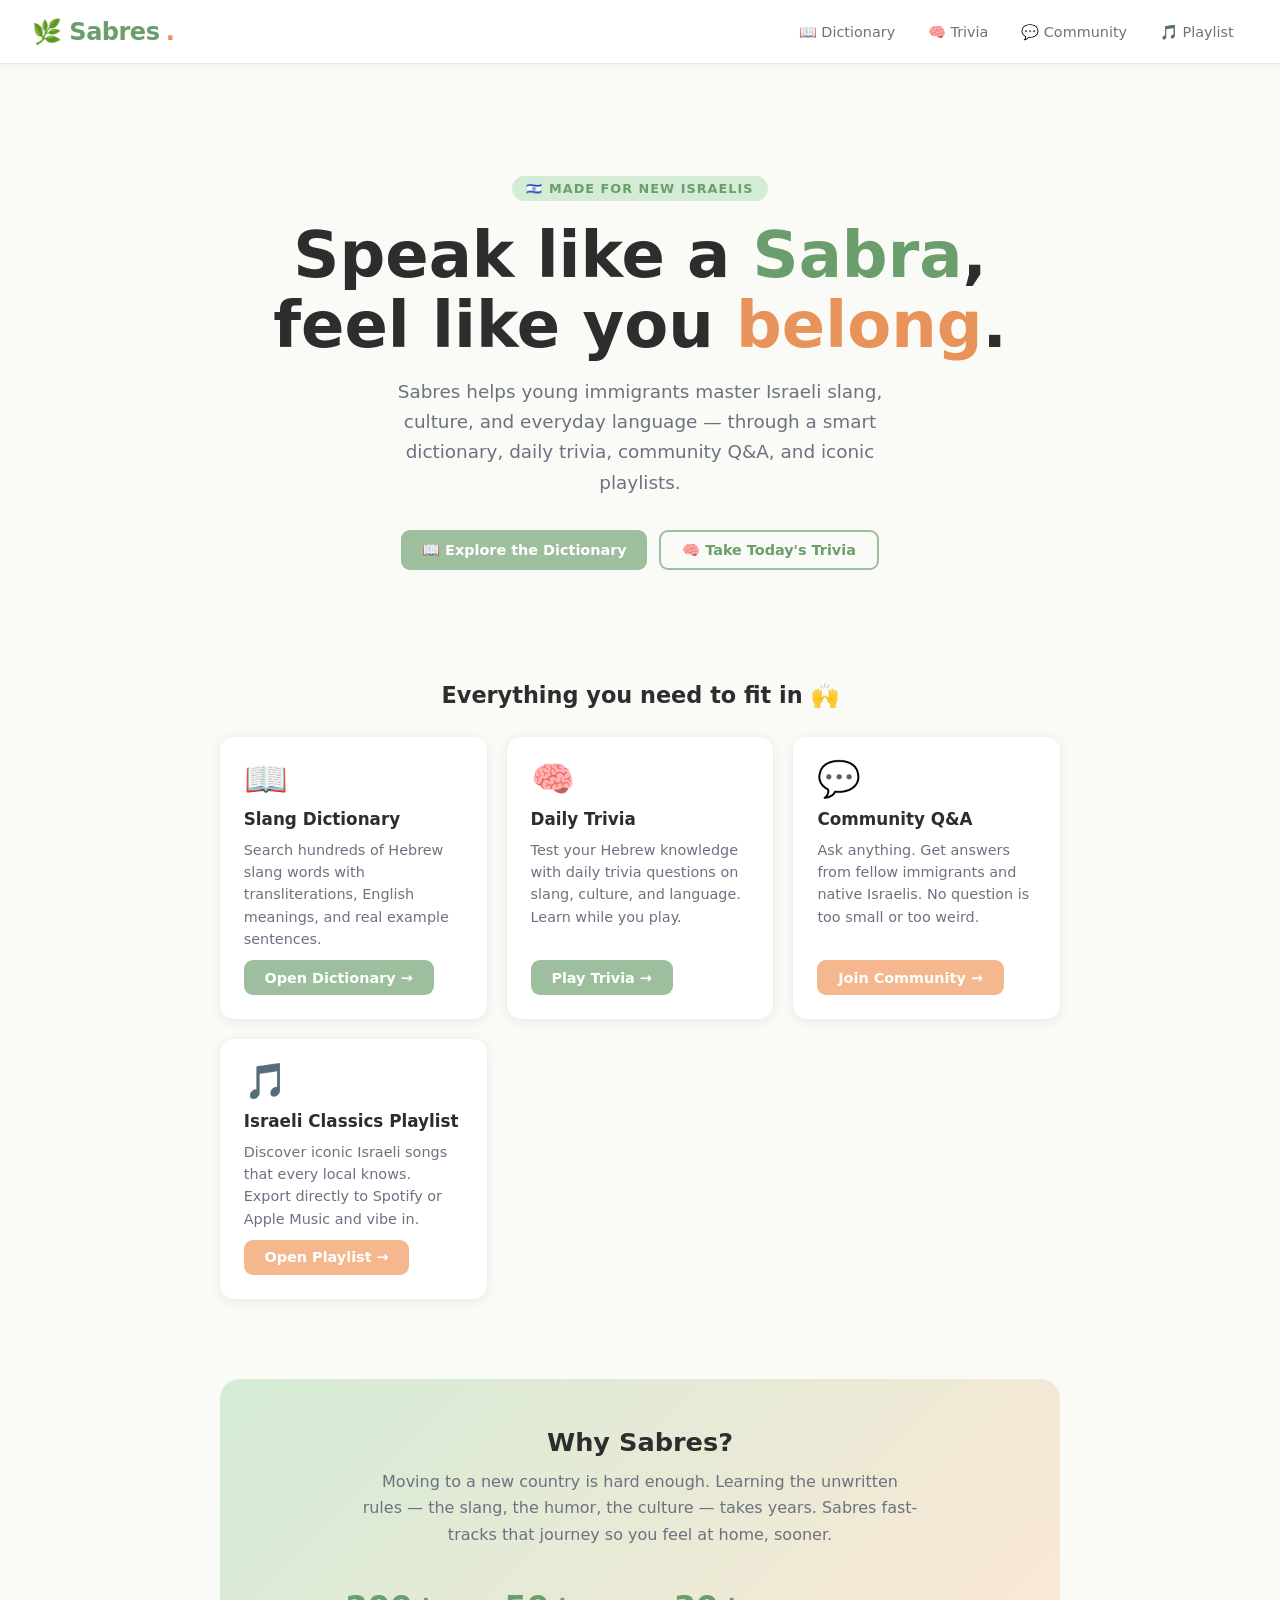
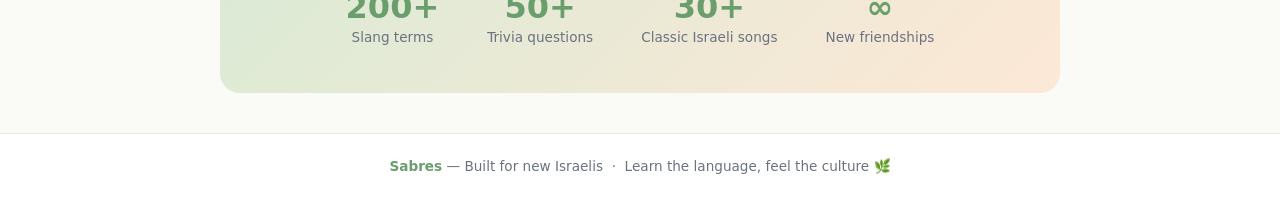
==== index.html @ 239ed811 "Initial commit: Sabres MVP — 5-screen Hebrew slang & culture prototype" ====
<!DOCTYPE html>
<html lang="en">
<head>
  <meta charset="UTF-8" />
  <meta name="viewport" content="width=device-width, initial-scale=1.0" />
  <title>Sabres — Learn Israeli Slang & Culture</title>
  <link rel="stylesheet" href="style.css" />
  <style>
    /* ── Hero ── */
    .hero {
      text-align: center;
      padding: 4.5rem 1rem 3rem;
    }
    .hero-badge {
      display: inline-block;
      background: var(--green-light);
      color: var(--green-dark);
      font-size: .8rem;
      font-weight: 700;
      letter-spacing: .08em;
      text-transform: uppercase;
      padding: .3rem .9rem;
      border-radius: 99px;
      margin-bottom: 1.2rem;
    }
    .hero h1 {
      font-size: clamp(2.4rem, 6vw, 4rem);
      font-weight: 900;
      line-height: 1.1;
      margin-bottom: 1rem;
    }
    .hero h1 .accent { color: var(--green-dark); }
    .hero h1 .accent2 { color: var(--orange-dark); }
    .hero p {
      font-size: 1.15rem;
      color: var(--text-muted);
      max-width: 540px;
      margin: 0 auto 2rem;
      line-height: 1.65;
    }
    .hero-cta { display: flex; gap: .75rem; justify-content: center; flex-wrap: wrap; }

    /* ── Feature cards ── */
    .features { margin-top: 4rem; }
    .features-heading {
      text-align: center;
      font-size: 1.4rem;
      font-weight: 800;
      margin-bottom: 1.75rem;
      color: var(--text);
    }
    .feature-card {
      display: flex;
      flex-direction: column;
      gap: .6rem;
    }
    .feature-icon {
      font-size: 2.2rem;
      line-height: 1;
      margin-bottom: .2rem;
    }
    .feature-card h3 { font-size: 1.05rem; font-weight: 700; }
    .feature-card p { font-size: .9rem; color: var(--text-muted); line-height: 1.55; }
    .feature-card .btn { margin-top: auto; align-self: flex-start; }

    /* ── Why section ── */
    .why {
      margin-top: 5rem;
      background: linear-gradient(135deg, var(--green-light) 0%, #fde8d6 100%);
      border-radius: 20px;
      padding: 3rem 2rem;
      text-align: center;
    }
    .why h2 { font-size: 1.6rem; font-weight: 800; margin-bottom: .75rem; }
    .why p { max-width: 560px; margin: 0 auto; color: var(--text-muted); line-height: 1.65; }
    .stats {
      display: flex;
      justify-content: center;
      gap: 3rem;
      margin-top: 2.5rem;
      flex-wrap: wrap;
    }
    .stat-num { font-size: 2rem; font-weight: 900; color: var(--green-dark); }
    .stat-label { font-size: .85rem; color: var(--text-muted); margin-top: .2rem; }
  </style>
</head>
<body>

<nav class="nav" role="navigation" aria-label="Main navigation">
  <a href="index.html" class="nav-logo">🌿 Sabres<span>.</span></a>
  <button class="nav-hamburger" aria-label="Open menu" aria-expanded="false">☰</button>
  <ul class="nav-links" role="list">
    <li><a href="dictionary.html">📖 Dictionary</a></li>
    <li><a href="trivia.html">🧠 Trivia</a></li>
    <li><a href="community.html">💬 Community</a></li>
    <li><a href="playlist.html">🎵 Playlist</a></li>
  </ul>
</nav>

<main class="page">

  <section class="hero">
    <div class="hero-badge">🇮🇱 Made for new Israelis</div>
    <h1>Speak like a <span class="accent">Sabra</span>,<br>feel like you <span class="accent2">belong</span>.</h1>
    <p>Sabres helps young immigrants master Israeli slang, culture, and everyday language — through a smart dictionary, daily trivia, community Q&A, and iconic playlists.</p>
    <div class="hero-cta">
      <a href="dictionary.html" class="btn btn-green">📖 Explore the Dictionary</a>
      <a href="trivia.html" class="btn btn-outline">🧠 Take Today's Trivia</a>
    </div>
  </section>

  <section class="features">
    <h2 class="features-heading">Everything you need to fit in 🙌</h2>
    <div class="grid-2">
      <article class="card feature-card">
        <div class="feature-icon">📖</div>
        <h3>Slang Dictionary</h3>
        <p>Search hundreds of Hebrew slang words with transliterations, English meanings, and real example sentences.</p>
        <a href="dictionary.html" class="btn btn-green">Open Dictionary →</a>
      </article>

      <article class="card feature-card">
        <div class="feature-icon">🧠</div>
        <h3>Daily Trivia</h3>
        <p>Test your Hebrew knowledge with daily trivia questions on slang, culture, and language. Learn while you play.</p>
        <a href="trivia.html" class="btn btn-green">Play Trivia →</a>
      </article>

      <article class="card feature-card">
        <div class="feature-icon">💬</div>
        <h3>Community Q&A</h3>
        <p>Ask anything. Get answers from fellow immigrants and native Israelis. No question is too small or too weird.</p>
        <a href="community.html" class="btn btn-orange">Join Community →</a>
      </article>

      <article class="card feature-card">
        <div class="feature-icon">🎵</div>
        <h3>Israeli Classics Playlist</h3>
        <p>Discover iconic Israeli songs that every local knows. Export directly to Spotify or Apple Music and vibe in.</p>
        <a href="playlist.html" class="btn btn-orange">Open Playlist →</a>
      </article>
    </div>
  </section>

  <section class="why" aria-label="Why Sabres">
    <h2>Why Sabres?</h2>
    <p>Moving to a new country is hard enough. Learning the unwritten rules — the slang, the humor, the culture — takes years. Sabres fast-tracks that journey so you feel at home, sooner.</p>
    <div class="stats">
      <div>
        <div class="stat-num">200+</div>
        <div class="stat-label">Slang terms</div>
      </div>
      <div>
        <div class="stat-num">50+</div>
        <div class="stat-label">Trivia questions</div>
      </div>
      <div>
        <div class="stat-num">30+</div>
        <div class="stat-label">Classic Israeli songs</div>
      </div>
      <div>
        <div class="stat-num">∞</div>
        <div class="stat-label">New friendships</div>
      </div>
    </div>
  </section>

</main>

<footer>
  <strong>Sabres</strong> — Built for new Israelis &nbsp;·&nbsp; Learn the language, feel the culture 🌿
</footer>

<div id="toast"></div>
<script src="app.js"></script>
</body>
</html>
---- style.css ----
/* ── Design Tokens ─────────────────────────────────────────── */
:root {
  --green:       #9DBF9E;
  --green-dark:  #6a9e6c;
  --green-light: #d4ebd5;
  --orange:      #F4B78E;
  --orange-dark: #e8935a;
  --bg:          #FAFAF7;
  --surface:     #FFFFFF;
  --text:        #2D2D2D;
  --text-muted:  #6b7280;
  --border:      #e5e7eb;
  --radius:      14px;
  --shadow:      0 2px 12px rgba(0,0,0,.08);
  --shadow-hover:0 6px 24px rgba(0,0,0,.14);
  --font:        'Segoe UI', system-ui, -apple-system, sans-serif;
}

/* ── Reset ─────────────────────────────────────────────────── */
*, *::before, *::after { box-sizing: border-box; margin: 0; padding: 0; }
html { scroll-behavior: smooth; }
body {
  font-family: var(--font);
  background: var(--bg);
  color: var(--text);
  min-height: 100vh;
  display: flex;
  flex-direction: column;
}
a { color: inherit; text-decoration: none; }
img { max-width: 100%; }
button { cursor: pointer; font-family: var(--font); }

/* ── Nav ───────────────────────────────────────────────────── */
.nav {
  position: sticky;
  top: 0;
  z-index: 100;
  background: var(--surface);
  border-bottom: 1px solid var(--border);
  padding: 0 2rem;
  height: 64px;
  display: flex;
  align-items: center;
  justify-content: space-between;
  box-shadow: 0 1px 8px rgba(0,0,0,.06);
}
.nav-logo {
  font-size: 1.5rem;
  font-weight: 800;
  letter-spacing: -.5px;
  color: var(--green-dark);
  display: flex;
  align-items: center;
  gap: .4rem;
}
.nav-logo span { color: var(--orange-dark); }
.nav-links {
  display: flex;
  gap: .25rem;
  list-style: none;
}
.nav-links a {
  padding: .45rem .9rem;
  border-radius: 8px;
  font-size: .9rem;
  font-weight: 500;
  color: var(--text-muted);
  transition: background .18s, color .18s;
}
.nav-links a:hover { background: var(--green-light); color: var(--green-dark); }
.nav-links a.active {
  background: var(--green);
  color: #fff;
  font-weight: 600;
}
.nav-hamburger {
  display: none;
  background: none;
  border: none;
  font-size: 1.5rem;
  color: var(--text);
}

/* ── Footer ────────────────────────────────────────────────── */
footer {
  margin-top: auto;
  background: var(--surface);
  border-top: 1px solid var(--border);
  text-align: center;
  padding: 1.5rem 1rem;
  color: var(--text-muted);
  font-size: .85rem;
}
footer strong { color: var(--green-dark); }

/* ── Page wrapper ──────────────────────────────────────────── */
.page { max-width: 1100px; margin: 0 auto; padding: 2.5rem 1.5rem; flex: 1; }

/* ── Shared card ───────────────────────────────────────────── */
.card {
  background: var(--surface);
  border-radius: var(--radius);
  box-shadow: var(--shadow);
  padding: 1.5rem;
  transition: transform .2s, box-shadow .2s;
}
.card:hover { transform: translateY(-3px); box-shadow: var(--shadow-hover); }

/* ── Button styles ─────────────────────────────────────────── */
.btn {
  display: inline-flex;
  align-items: center;
  gap: .4rem;
  padding: .6rem 1.3rem;
  border-radius: 9px;
  font-size: .9rem;
  font-weight: 600;
  border: none;
  transition: background .18s, transform .12s;
}
.btn:active { transform: scale(.97); }
.btn-green  { background: var(--green); color: #fff; }
.btn-green:hover  { background: var(--green-dark); }
.btn-orange { background: var(--orange); color: #fff; }
.btn-orange:hover { background: var(--orange-dark); }
.btn-outline {
  background: transparent;
  border: 2px solid var(--green);
  color: var(--green-dark);
}
.btn-outline:hover { background: var(--green-light); }

/* ── Tag / badge ───────────────────────────────────────────── */
.tag {
  display: inline-block;
  padding: .2rem .65rem;
  border-radius: 99px;
  font-size: .75rem;
  font-weight: 600;
  background: var(--green-light);
  color: var(--green-dark);
}
.tag-orange { background: #fde8d6; color: var(--orange-dark); }

/* ── Toast ─────────────────────────────────────────────────── */
#toast {
  position: fixed;
  bottom: 1.5rem;
  left: 50%;
  transform: translateX(-50%) translateY(80px);
  background: var(--text);
  color: #fff;
  padding: .75rem 1.5rem;
  border-radius: 9px;
  font-size: .9rem;
  font-weight: 500;
  z-index: 999;
  opacity: 0;
  transition: opacity .25s, transform .25s;
  pointer-events: none;
  white-space: nowrap;
}
#toast.show {
  opacity: 1;
  transform: translateX(-50%) translateY(0);
}

/* ── Modal ─────────────────────────────────────────────────── */
.modal-overlay {
  display: none;
  position: fixed; inset: 0;
  background: rgba(0,0,0,.4);
  z-index: 200;
  align-items: center;
  justify-content: center;
}
.modal-overlay.open { display: flex; }
.modal {
  background: var(--surface);
  border-radius: var(--radius);
  padding: 2rem;
  width: min(480px, 92vw);
  box-shadow: 0 16px 48px rgba(0,0,0,.18);
  position: relative;
}
.modal h2 { margin-bottom: 1rem; font-size: 1.2rem; }
.modal-close {
  position: absolute; top: 1rem; right: 1rem;
  background: none; border: none; font-size: 1.3rem; color: var(--text-muted);
}
.modal-close:hover { color: var(--text); }
.form-group { margin-bottom: 1rem; }
.form-group label { display: block; font-size: .85rem; font-weight: 600; margin-bottom: .35rem; }
.form-group input,
.form-group textarea,
.form-group select {
  width: 100%;
  padding: .6rem .85rem;
  border: 1.5px solid var(--border);
  border-radius: 8px;
  font-size: .95rem;
  font-family: var(--font);
  background: var(--bg);
  color: var(--text);
  transition: border-color .15s;
}
.form-group input:focus,
.form-group textarea:focus,
.form-group select:focus {
  outline: none;
  border-color: var(--green);
}
.form-group textarea { resize: vertical; min-height: 90px; }

/* ── Section heading ───────────────────────────────────────── */
.section-title {
  font-size: 1.6rem;
  font-weight: 800;
  margin-bottom: .4rem;
}
.section-subtitle {
  color: var(--text-muted);
  margin-bottom: 2rem;
  font-size: 1rem;
}

/* ── Grid ──────────────────────────────────────────────────── */
.grid-2 { display: grid; grid-template-columns: repeat(auto-fill, minmax(260px,1fr)); gap: 1.25rem; }
.grid-3 { display: grid; grid-template-columns: repeat(auto-fill, minmax(200px,1fr)); gap: 1.25rem; }

/* ── Search bar ────────────────────────────────────────────── */
.search-wrap {
  position: relative;
  margin-bottom: 2rem;
  max-width: 480px;
}
.search-wrap input {
  width: 100%;
  padding: .75rem 1rem .75rem 2.8rem;
  border: 1.5px solid var(--border);
  border-radius: 10px;
  font-size: 1rem;
  background: var(--surface);
  transition: border-color .15s, box-shadow .15s;
}
.search-wrap input:focus {
  outline: none;
  border-color: var(--green);
  box-shadow: 0 0 0 3px var(--green-light);
}
.search-icon {
  position: absolute;
  left: .85rem; top: 50%;
  transform: translateY(-50%);
  color: var(--text-muted);
  font-size: 1rem;
  pointer-events: none;
}

/* ── Responsive ────────────────────────────────────────────── */
@media (max-width: 640px) {
  .nav-links { display: none; flex-direction: column; position: absolute; top: 64px; left: 0; right: 0; background: var(--surface); padding: 1rem; border-bottom: 1px solid var(--border); gap: .5rem; }
  .nav-links.open { display: flex; }
  .nav-hamburger { display: block; }
  .nav { padding: 0 1rem; }
  .page { padding: 1.5rem 1rem; }
}
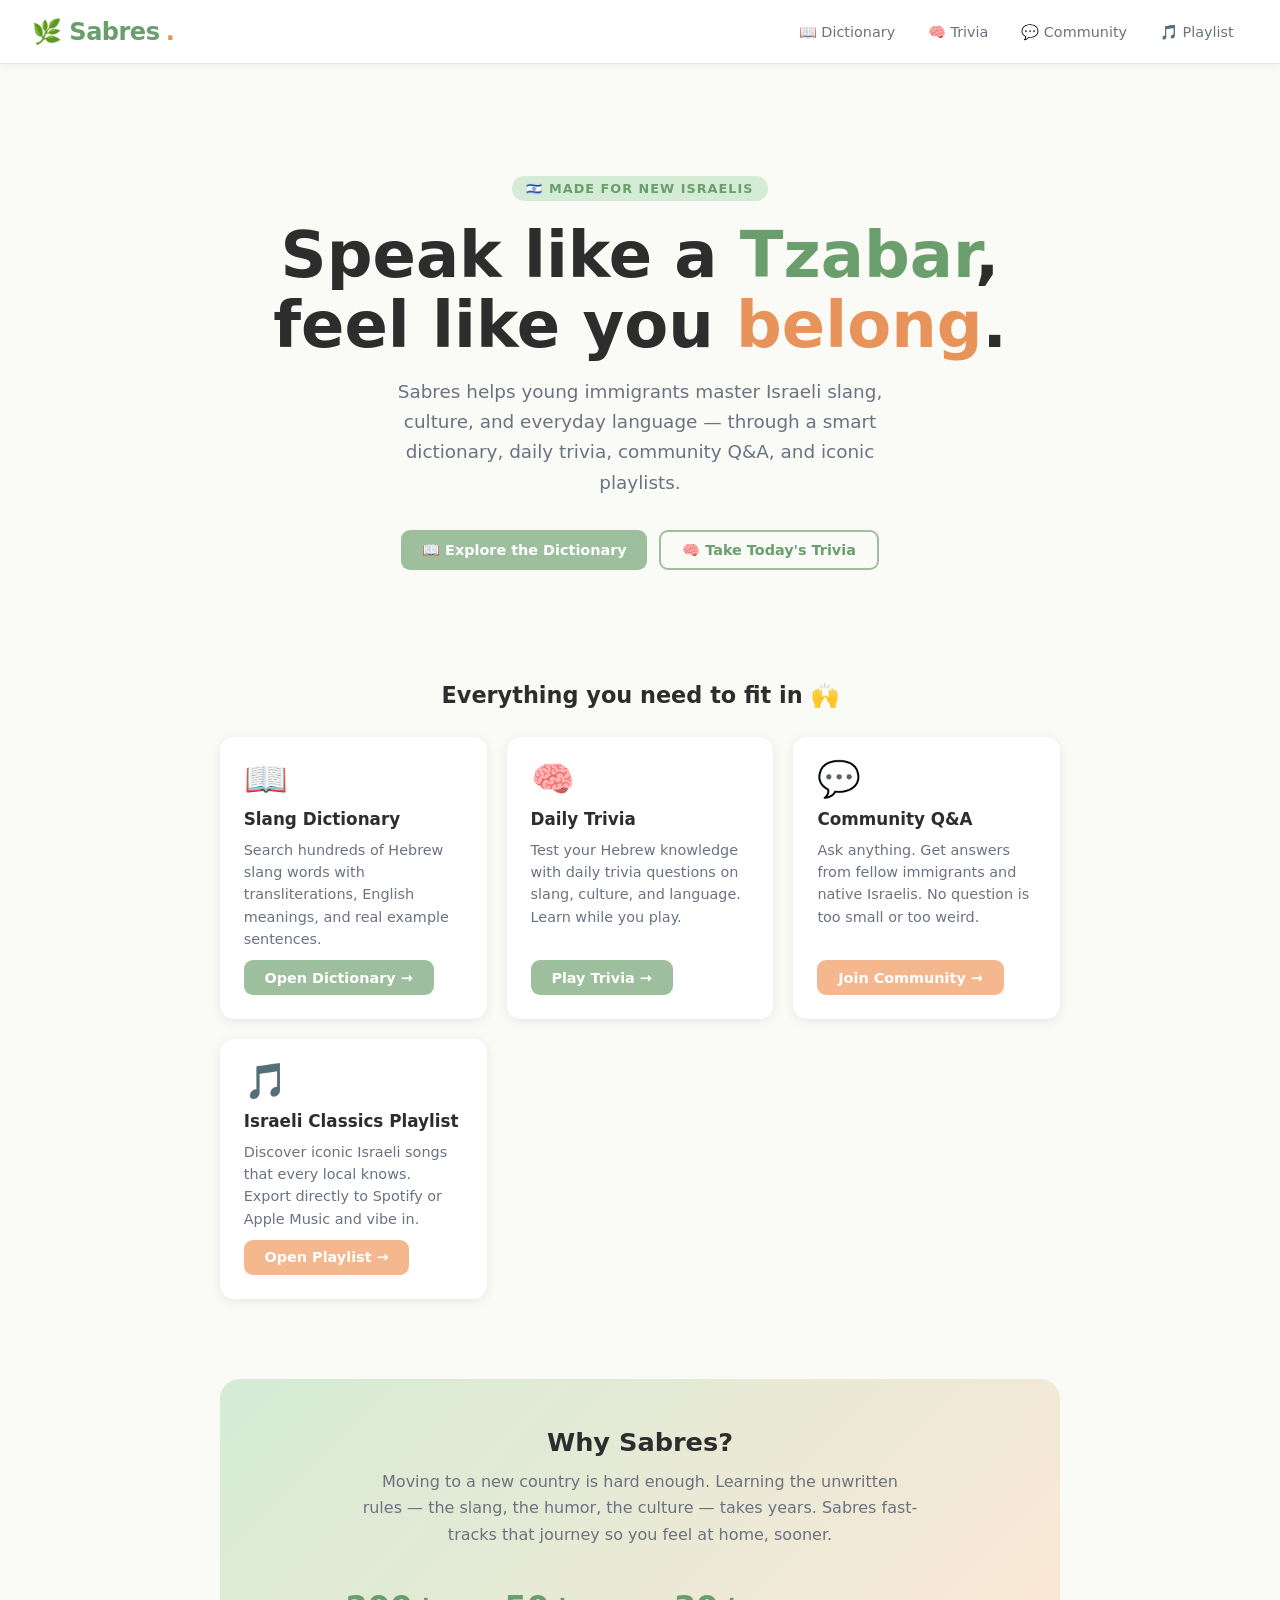
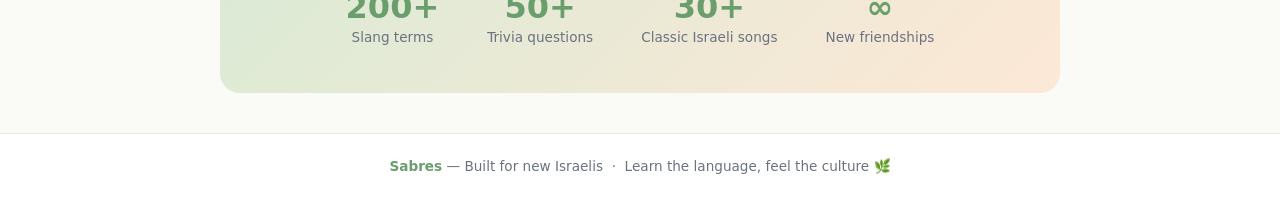
==== commit c4efd33e: "Update hero headline: Sabra → Tzabar" ====
--- a/index.html
+++ b/index.html
@@ -101,7 +101,7 @@
 
   <section class="hero">
     <div class="hero-badge">🇮🇱 Made for new Israelis</div>
-    <h1>Speak like a <span class="accent">Sabra</span>,<br>feel like you <span class="accent2">belong</span>.</h1>
+    <h1>Speak like a <span class="accent">Tzabar</span>,<br>feel like you <span class="accent2">belong</span>.</h1>
     <p>Sabres helps young immigrants master Israeli slang, culture, and everyday language — through a smart dictionary, daily trivia, community Q&A, and iconic playlists.</p>
     <div class="hero-cta">
       <a href="dictionary.html" class="btn btn-green">📖 Explore the Dictionary</a>
